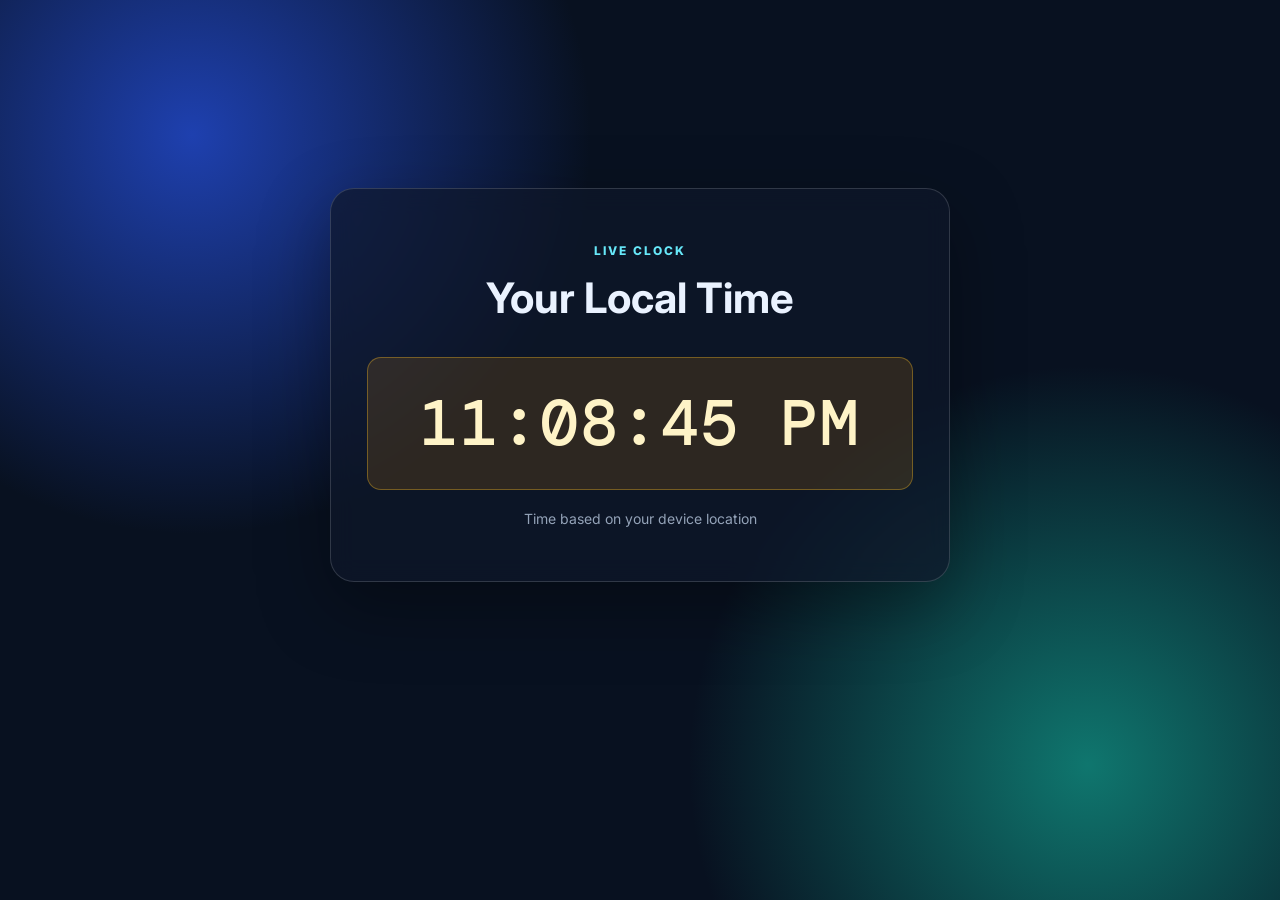
==== index.html @ 2ae5dff1 "Add JavaScript projects" ====
<!DOCTYPE html>
<html lang="en">
<head>
  <meta charset="UTF-8">
  <meta name="viewport" content="width=device-width, initial-scale=1.0">

  <title>Your Local Time</title>

  <link rel="stylesheet" href="style.css">
</head>

<body>

  <main class="center">
    <section class="clock-card">
      <p class="eyebrow">LIVE CLOCK</p>
      <h1>Your Local Time</h1>

      <div id="clock" aria-live="polite"></div>

      <p class="timezone-note">Time based on your device location</p>
    </section>
  </main>

  <script src="script.js"></script>
</body>
</html>
---- style.css ----
@import url("https://fonts.googleapis.com/css2?family=DM+Mono:wght@400;500&family=Inter:wght@400;500;600;700;800&display=swap");

* {
  box-sizing: border-box;
}

body {
  margin: 0;
  min-height: 100vh;
  color: #eaf2ff;
  font-family: "Inter", Arial, sans-serif;
  background:
    radial-gradient(circle at 15% 15%, #1e40af 0%, transparent 30%),
    radial-gradient(circle at 85% 85%, #0f766e 0%, transparent 30%),
    #081120;
}

.navbar {
  display: flex;
  justify-content: space-between;
  align-items: center;
  width: min(1120px, 92%);
  margin: auto;
  padding: 24px 0;
}

.logo {
  color: white;
  font-size: 20px;
  font-weight: 800;
  letter-spacing: -0.5px;
  text-decoration: none;
}

.youtube-link {
  padding: 10px 16px;
  color: #dbeafe;
  font-size: 14px;
  font-weight: 600;
  text-decoration: none;
  border: 1px solid rgba(219, 234, 254, 0.3);
  border-radius: 8px;
  transition: background 0.2s ease, color 0.2s ease;
}

.youtube-link:hover {
  color: #0f172a;
  background: #dbeafe;
}

.center {
  min-height: calc(100vh - 82px);
  display: grid;
  place-items: center;
  padding: 32px 18px 80px;
}

.clock-card {
  width: min(100%, 620px);
  padding: 54px 36px;
  text-align: center;
  background: rgba(15, 23, 42, 0.7);
  border: 1px solid rgba(255, 255, 255, 0.15);
  border-radius: 24px;
  box-shadow: 0 25px 70px rgba(0, 0, 0, 0.35);
  backdrop-filter: blur(12px);
}

.eyebrow {
  margin: 0 0 14px;
  color: #67e8f9;
  font-size: 12px;
  font-weight: 800;
  letter-spacing: 2px;
}

h1 {
  margin: 0;
  font-size: clamp(28px, 5vw, 42px);
}

#clock {
  margin: 34px 0 20px;
  padding: 24px 18px;
  color: #fef3c7;
  font-family: "DM Mono", monospace;
  font-size: clamp(34px, 8vw, 64px);
  font-weight: 500;
  letter-spacing: 2px;
  background: rgba(245, 158, 11, 0.14);
  border: 1px solid rgba(251, 191, 36, 0.35);
  border-radius: 14px;
}

.timezone-note {
  margin: 0;
  color: #94a3b8;
  font-size: 14px;
}

@media (max-width: 500px) {
  .navbar {
    padding: 18px 0;
  }

  .clock-card {
    padding: 40px 20px;
  }
}
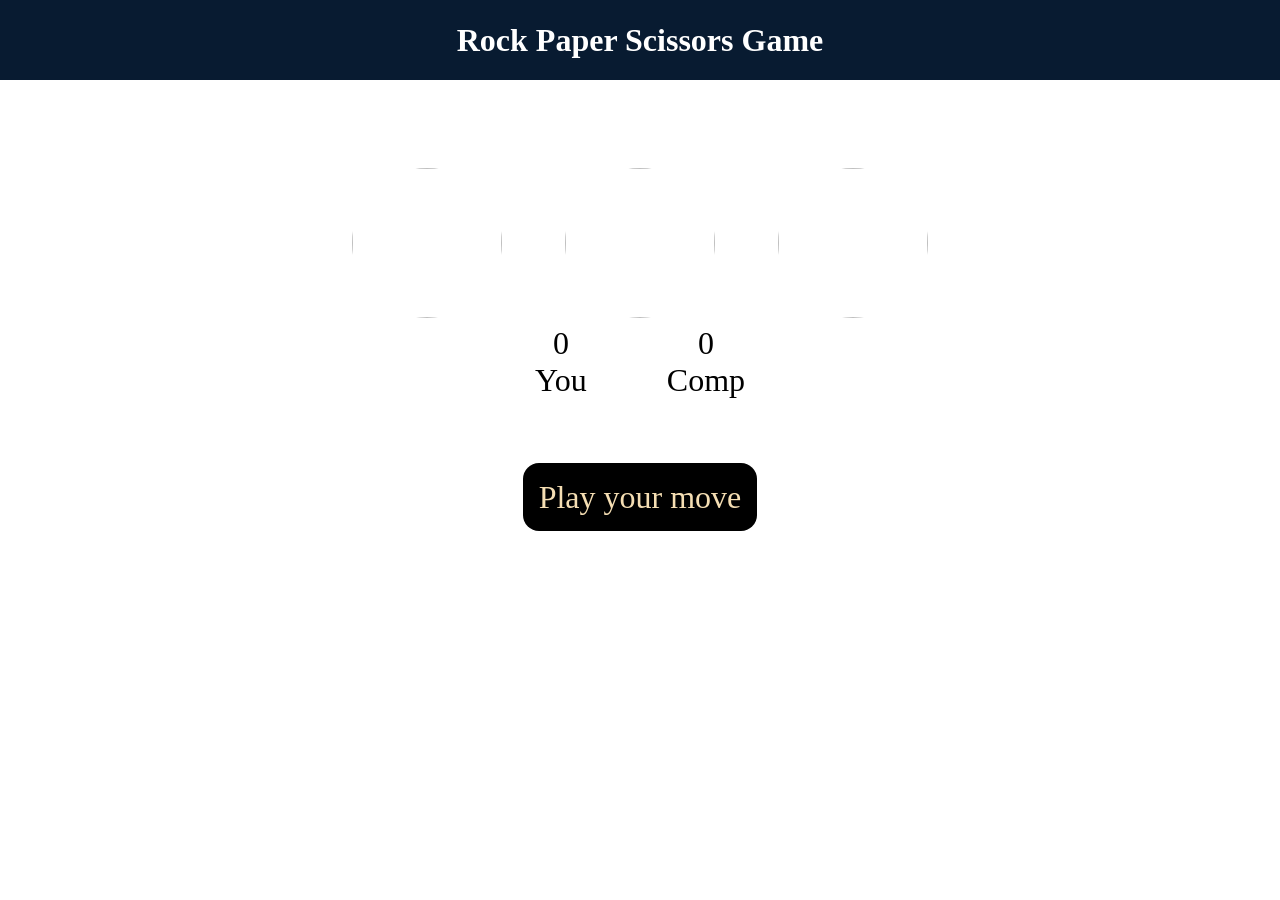
==== commit c2340876: "Add files via upload" ====
--- a/index.html
+++ b/index.html
@@ -1,27 +1,54 @@
+
 <!DOCTYPE html>
+
 <html lang="en">
+
 <head>
-  <meta charset="UTF-8">
-  <meta name="viewport" content="width=device-width, initial-scale=1.0">
-
-  <title>Your Local Time</title>
-
-  <link rel="stylesheet" href="style.css">
+    <meta charset="utf-8">
+    <title>Rock Paper Scissors Game</title>
+    <link rel="stylesheet" href="style.css">
 </head>
 
 <body>
 
-  <main class="center">
-    <section class="clock-card">
-      <p class="eyebrow">LIVE CLOCK</p>
-      <h1>Your Local Time</h1>
+    <h1>Rock Paper Scissors Game</h1>
 
-      <div id="clock" aria-live="polite"></div>
+    <div class="choices">
 
-      <p class="timezone-note">Time based on your device location</p>
-    </section>
-  </main>
+        <div class="choice" id="rock">
+            <img src="./images/rock.png">
+        </div>
 
-  <script src="script.js"></script>
+        <div class="choice" id="paper">
+            <img src="./images/paper.png">
+        </div>
+
+        <div class="choice" id="scissors">
+            <img src="./images/scissors.png">
+        </div>
+
+    </div>
+
+    <div class="score-board">
+
+        <div class="score">
+            <p id="user-score">0</p>
+            <p>You</p>
+        </div>
+
+        <div class="score">
+            <p id="comp-score">0</p>
+            <p>Comp</p>
+        </div>
+
+    </div>
+
+    <div class="msg-container">
+        <p id="msg">Play your move</p>
+    </div>
+<script src="script.js">
+    
+</script>
 </body>
-</html>+
+</html>
--- a/style.css
+++ b/style.css
@@ -1,109 +1,67 @@
-@import url("https://fonts.googleapis.com/css2?family=DM+Mono:wght@400;500&family=Inter:wght@400;500;600;700;800&display=swap");
-
 * {
-  box-sizing: border-box;
-}
-
-body {
-  margin: 0;
-  min-height: 100vh;
-  color: #eaf2ff;
-  font-family: "Inter", Arial, sans-serif;
-  background:
-    radial-gradient(circle at 15% 15%, #1e40af 0%, transparent 30%),
-    radial-gradient(circle at 85% 85%, #0f766e 0%, transparent 30%),
-    #081120;
-}
-
-.navbar {
-  display: flex;
-  justify-content: space-between;
-  align-items: center;
-  width: min(1120px, 92%);
-  margin: auto;
-  padding: 24px 0;
-}
-
-.logo {
-  color: white;
-  font-size: 20px;
-  font-weight: 800;
-  letter-spacing: -0.5px;
-  text-decoration: none;
-}
-
-.youtube-link {
-  padding: 10px 16px;
-  color: #dbeafe;
-  font-size: 14px;
-  font-weight: 600;
-  text-decoration: none;
-  border: 1px solid rgba(219, 234, 254, 0.3);
-  border-radius: 8px;
-  transition: background 0.2s ease, color 0.2s ease;
-}
-
-.youtube-link:hover {
-  color: #0f172a;
-  background: #dbeafe;
-}
-
-.center {
-  min-height: calc(100vh - 82px);
-  display: grid;
-  place-items: center;
-  padding: 32px 18px 80px;
-}
-
-.clock-card {
-  width: min(100%, 620px);
-  padding: 54px 36px;
-  text-align: center;
-  background: rgba(15, 23, 42, 0.7);
-  border: 1px solid rgba(255, 255, 255, 0.15);
-  border-radius: 24px;
-  box-shadow: 0 25px 70px rgba(0, 0, 0, 0.35);
-  backdrop-filter: blur(12px);
-}
-
-.eyebrow {
-  margin: 0 0 14px;
-  color: #67e8f9;
-  font-size: 12px;
-  font-weight: 800;
-  letter-spacing: 2px;
+    margin: 0;
+    padding: 0;
+    text-align: center;
 }
 
 h1 {
-  margin: 0;
-  font-size: clamp(28px, 5vw, 42px);
+    background-color: #081b31;
+    color: white;
+    height: 5rem;
+    line-height: 5rem;
 }
 
-#clock {
-  margin: 34px 0 20px;
-  padding: 24px 18px;
-  color: #fef3c7;
-  font-family: "DM Mono", monospace;
-  font-size: clamp(34px, 8vw, 64px);
-  font-weight: 500;
-  letter-spacing: 2px;
-  background: rgba(245, 158, 11, 0.14);
-  border: 1px solid rgba(251, 191, 36, 0.35);
-  border-radius: 14px;
+.choice {
+    height: 165px;
+    width: 165px;
+    border-radius: 50%;
+    display: flex;
+    justify-content: center;
+    align-items: center;
 }
 
-.timezone-note {
-  margin: 0;
-  color: #94a3b8;
-  font-size: 14px;
+.choice:hover {
+    cursor: pointer;
+    background-color: #081b31;
 }
 
-@media (max-width: 500px) {
-  .navbar {
-    padding: 18px 0;
-  }
+img {
+    height: 150px;
+    width: 150px;
+    object-fit: cover;
+    border-radius: 50%;
+}
 
-  .clock-card {
-    padding: 40px 20px;
-  }
+.choices {
+    display: flex;
+    justify-content: center;
+    align-items: center;
+    gap: 3rem;
+    margin-top: 5rem;
+}
+.score-board {
+    display: flex;
+    justify-content: center;
+    align-items: center;
+    font-size: 2rem ;
+    margin-top: 3rems;
+    gap: 5rem ;
+    
+}
+#user-score,
+#comp-score {
+    font: size 4rem; ;
+
+}
+.msg-container{
+      margin-top: 5rem;
+}
+#msg{
+  
+    background-color:black ;
+    color: wheat;
+    font-size: 2rem;
+    display:inline ;
+    padding: 1rem;
+    border-radius: 1rem;
 }
